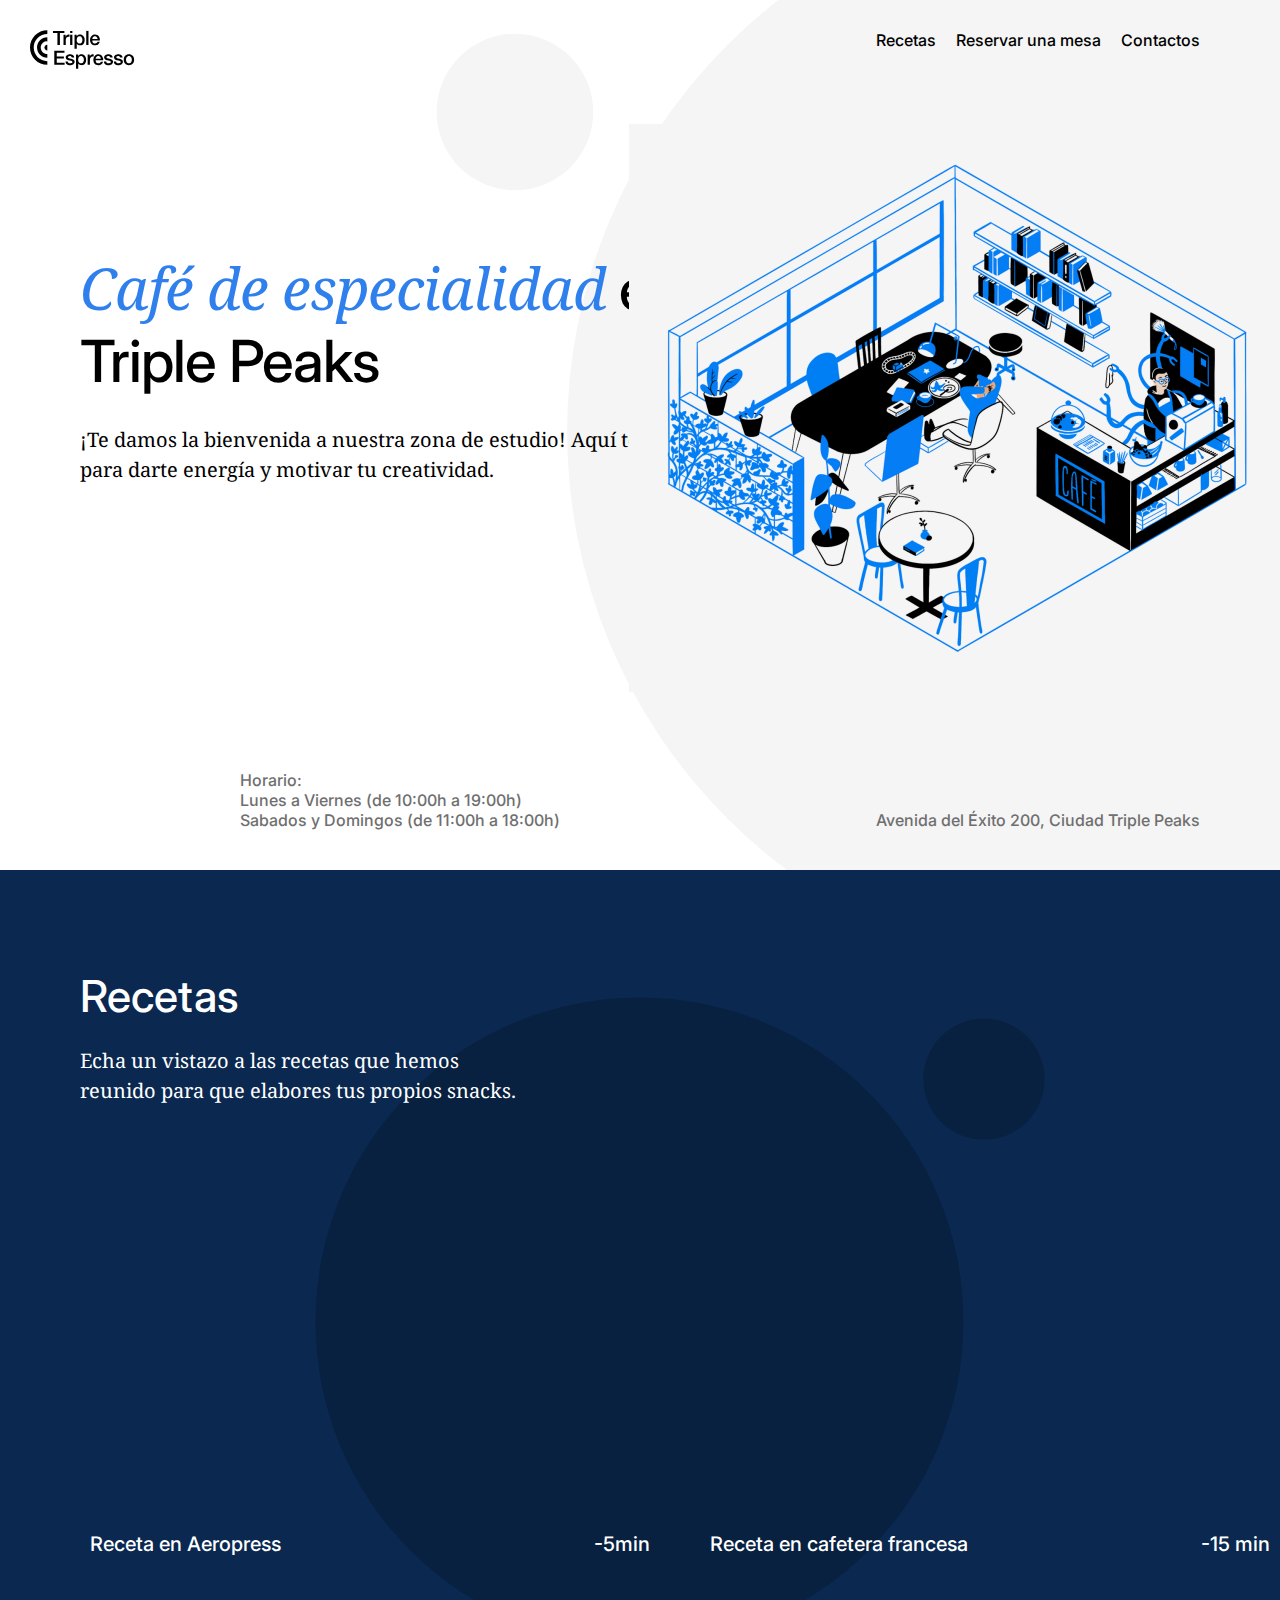
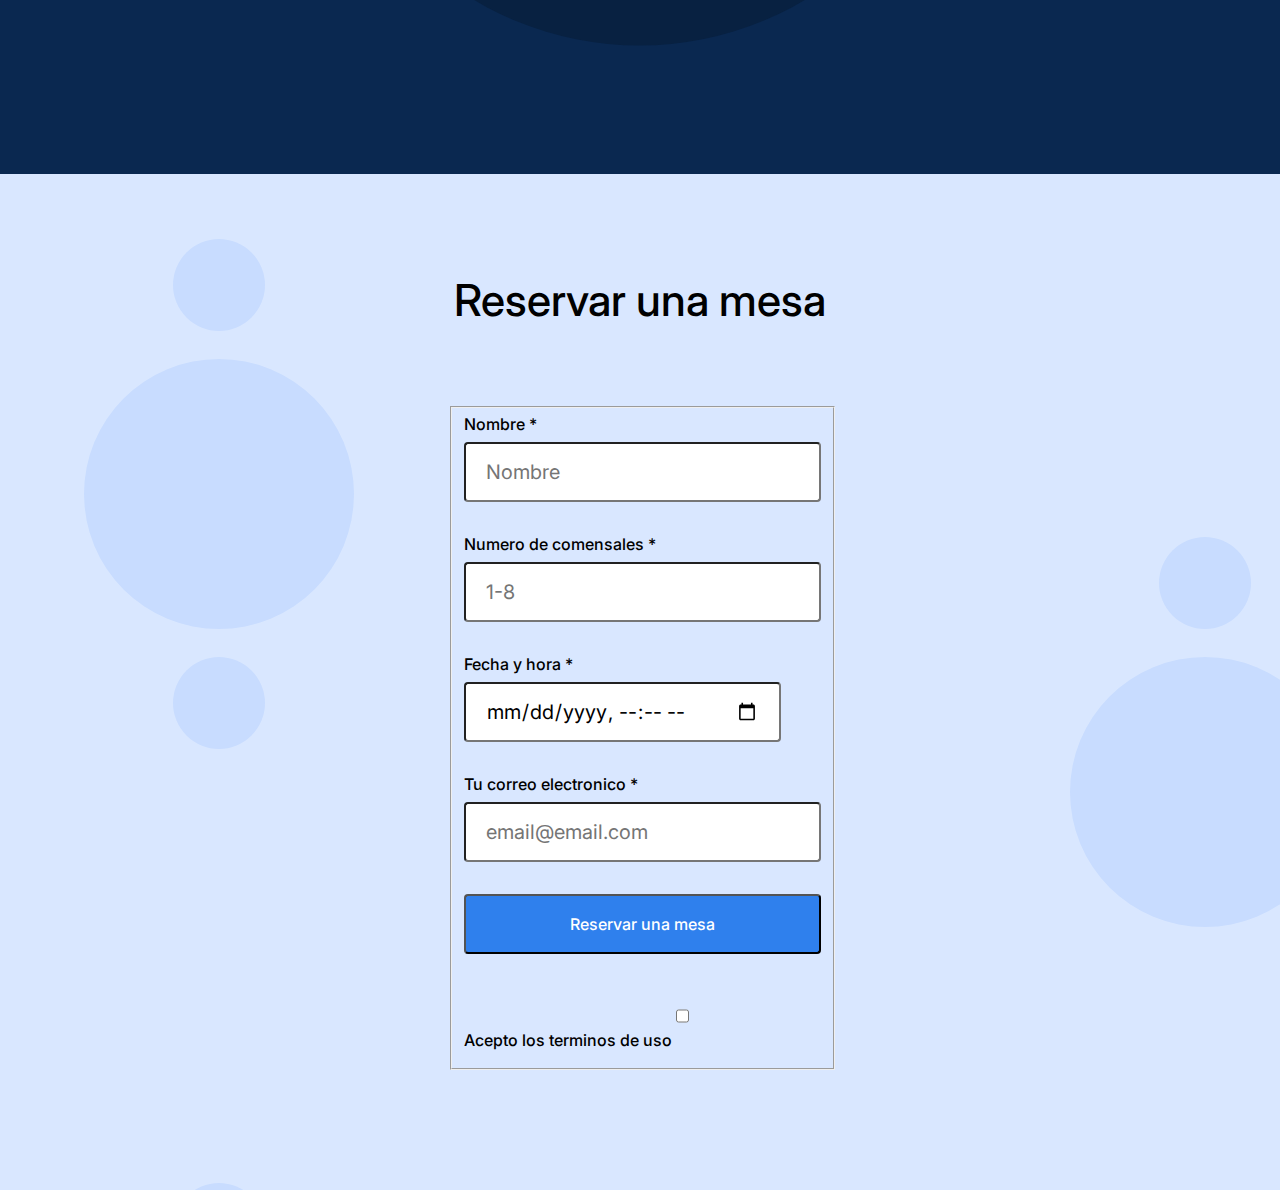
==== index.html @ b9cdd9bf "se agregaron estilos , primer push trial" ====
<!DOCTYPE html>
<html lang="en">
  <head>
    <meta charset="UTF-8" />
    <meta name="viewport" content="width=device-width, initial-scale=1.0" />
    <meta name="description" content="HTML y CSS avanzados" />
    <meta name="author" content="Zeus Bernaga" />
    <meta name="keywords" content="HTML, CSS avanzados" />
    <title>Cafeteria</title>
    <link rel="stylesheet" href="./vendor/normalize.css" />

    <link rel="stylesheet" href="./pages/index.css" />
    <link rel="shortcut icon" href="favicon.ico" />
    <link rel="preconnect" href="https://fonts.googleapis.com" />
    <link rel="preconnect" href="https://fonts.gstatic.com" crossorigin />
    <link
      href="https://fonts.googleapis.com/css2?family=Inter:ital,opsz,wght@0,14..32,100..900;1,14..32,100..900&family=Noto+Serif:ital,wght@0,100..900;1,100..900&display=swap"
      rel="stylesheet"
    />
    <link rel="preconnect" href="https://fonts.googleapis.com" />
    <link rel="preconnect" href="https://fonts.gstatic.com" crossorigin />
    <link
      href="https://fonts.googleapis.com/css2?family=Inter:ital,opsz,wght@0,14..32,100..900;1,14..32,100..900&display=swap"
      rel="stylesheet"
    />
  </head>
  <body>
    <div class="page">
      <header class="header">
        <nav class="nav">
          <img
            src="./images/logo_coffeeshop_dark.svg"
            alt="Logotipo Triple Espresso"
            class="header__image"
          />
          <ul class="nav__links">
            <li>
              <a class="nav__link" href="#recipes">Recetas</a>
            </li>
            <li>
              <a class="nav__link" href="#reservation">Reservar una mesa</a>
            </li>
            <li>
              <a class="nav__link" href="#footer">Contactos</a>
            </li>
          </ul>
        </nav>

        <h1 class="header__title">
          <span class="header__span-accent">Café de especialidad</span> en
          Triple Peaks
        </h1>
        <p class="header__description">
          ¡Te damos la bienvenida a nuestra zona de estudio! Aquí tenemos café
          para darte energía y motivar tu creatividad.
        </p>
        <img
          class="header__image-coffee"
          src="./images/inside_coffee_shop.png"
          alt="cafeteria"
        />

        <div class="header__footer">
          <div class="header__paragraph">
            <p class="header__paragraph">Horario:</p>
            <p class="header__paragraph">
              Lunes a Viernes (de 10:00h a 19:00h)
            </p>
            <p class="header__paragraph">
              Sabados y Domingos (de 11:00h a 18:00h)
            </p>
          </div>
          <p class="header__paragraph">
            Avenida del Éxito 200, Ciudad Triple Peaks
          </p>
        </div>
      </header>

      <main class="content">
        <section class="recipes" id="recipes">
          <h2 class="recipes__title">Recetas</h2>
          <p class="recipes__subtitle">
            Echa un vistazo a las recetas que hemos reunido para que elabores
            tus propios snacks.
          </p>
          <div class="recipes__videos">
            <div class="recipes__video-item">
              <iframe
                class="recipes__iframe"
                width="560"
                height="315"
                src="https://www.youtube.com/embed/j6VlT_jUVPc?si=b2JgrII-yH2Hdw0-"
                title="YouTube video player"
                allow="accelerometer; autoplay; clipboard-write; encrypted-media; gyroscope; picture-in-picture; web-share"
                referrerpolicy="strict-origin-when-cross-origin"
                allowfullscreen
              ></iframe>
              <p class="recipes__video-caption">
                Receta en Aeropress <span>-5min</span>
              </p>
            </div>
            <div class="recipes__video-item">
              <iframe
                class="recipes__iframe"
                width="560"
                height="315"
                src="https://www.youtube.com/embed/st571DYYTR8?si=w-7r4GUsxmrpdTO2"
                title="YouTube video player"
                allow="accelerometer; autoplay; clipboard-write; encrypted-media; gyroscope; picture-in-picture; web-share"
                referrerpolicy="strict-origin-when-cross-origin"
                allowfullscreen
              ></iframe>
              <p class="recipes__video-caption">
                Receta en cafetera francesa<span>-15 min</span>
              </p>
            </div>
          </div>
        </section>

        <section class="reservation" id="reservation">
          <h2 class="reservation__title">Reservar una mesa</h2>
          <!-- <img
            src="./images/background_reservation.svg"
            alt="circulos"
            class="reservation__image"
          /> -->

          <form class="reservation__form form">
            <fieldset class="form__fieldset">
              <div>
                <label class="form__label" for="nombre">Nombre *</label>
                <input
                  class="form__input"
                  type="text"
                  id="nombre"
                  placeholder="Nombre"
                />
              </div>
              <div>
                <label class="form__label">Numero de comensales *</label>
                <input class="form__input" type="number" placeholder="1-8" />
              </div>
              <div>
                <label class="form__label">Fecha y hora *</label>
                <input class="form__input" type="datetime-local" />
              </div>
              <div>
                <label class="form__label">Tu correo electronico *</label>
                <input
                  class="form__input"
                  type="email"
                  placeholder="email@email.com"
                />
              </div>

              <button class="form__button" type="submit">
                Reservar una mesa
              </button>
              <label class="form__label"
                >Acepto los terminos de uso
                <input class="form__input form__checkbox" type="checkbox" />
              </label>
            </fieldset>
          </form>
        </section>
      </main>
      <footer class="footer" id="footer"></footer>
    </div>
  </body>
</html>
---- pages/index.css ----
.page {
  max-width: 1600px;
  min-width: 1100px;
  font-family: "Inter", "Arial", sans-serif;
  font-size: 16px;
  line-height: 20px;
  margin-right: auto;
  margin-left: auto;
  /*todos estos valores son de la sesion revisada, no he agragado nada en esta leccion */
}
.header {
  display: flex;
  flex-direction: column;
  width: 100%;
  height: 100vh;
  margin-top: auto;
  min-height: 720px;
  max-height: 800px;
  position: relative;
  background-image: url("../images/background_header.svg");
  background-repeat: no-repeat;
  background-size: cover;
  background-position: center;
  padding: 30px 0 40px 0;
}

.nav {
  display: flex;
  width: 100%;
  justify-content: space-between;
}

.header__image {
  width: 105px;
  height: 39px;
  margin-left: 30px;
}

.nav__links {
  display: flex;
  list-style-type: none;

  /* flata la propiedad de alineacion respectiva a flex*/
  margin: 0 80px 0 0;
  gap: 20px; /*atencion que este gap solo esta enttre retas y reservar */
}

.nav__link {
  color: #000000;
  font-family: "Inter";
  font-style: normal;
  font-weight: 500;
  font-size: 16px;
  line-height: 20px;
  text-decoration: none;
}
.header__image {
  background-size: cover;
}
.header__content {
  position: absolute;
  flex-direction: row;
}
.header__space-content {
}

.header__title {
  font-family: "inter";
  font-style: normal;
  font-weight: 500;
  font-size: 58px;
  line-height: 72px;
  letter-spacing: -1px;
  max-width: 709px;
  margin: 0 0 0 80px;
  margin-top: 183px;
}

.header__span-accent {
  font-family: "Noto serif";
  font-style: italic;
  font-weight: normal;
  font-size: 58px;
  line-height: 72px;
  color: #2f80ed;
}

.header__description {
  font-family: "Noto Serif";
  font-style: normal;
  font-weight: normal;
  font-size: 20px;
  line-height: 30px;
  max-width: 683px;
  margin: 28px 0 0 80px;
}

.header__image-coffee {
  width: 646px;
  height: 568px;
  top: 124px;
  right: 5px;
  position: absolute;
}

.header__footer {
  display: flex;
  justify-content: space-between;
  align-items: flex-end;
  margin: auto 80px 0;
}
.header__paragraph {
  font-family: "inter";
  font-style: normal;
  font-weight: 500;
  font-size: 16px;
  line-height: 20px;
  color: #6f6f6f;
  margin: 0 0 0 80px;
}

.content {
}

.recipes {
  max-width: 1600px;
  min-width: 1100px;
  background-color: #0a2850;
  color: #ffffff;
  background-image: url("../images/background_recipes.svg");
  background-repeat: no-repeat;
  background-size: cover;
  background-position: center;
  padding-top: 100px;
  padding-left: 80px;
  padding-bottom: 215px;
}

.recipes__title {
  max-width: 580px;
  font-family: "inter";
  font-style: normal;
  font-weight: 500;
  font-size: 44px;
  line-height: 52px;
  margin-left: 80px;
  margin: 0 0 24px 0; /*al ser h2 se pone el margin 0*/
}

.recipes__subtitle {
  max-width: 438px;
  font-family: "Noto serif";
  font-style: normal;
  font-weight: normal;
  font-size: 20px;
  line-height: 30px;
  margin-top: 24px;
  margin-left: 80px;
  margin: 0; /*al ser h2 se pone el margin 0*/
}

.recipes__videos {
  display: flex;
  justify-content: space-around; /*tengo duda de que propiedad es la correcta , esto determina que se centre el elemento*/
  gap: 40px;
  margin-top: 80px;
}
.recipes__video-item {
}

.recipes__iframe {
  margin-bottom: 24px;
  border: 0;
}

.recipes__video-caption {
  font-family: "inter";
  font-style: normal;
  font-weight: 500;
  font-size: 20px;
  line-height: 30px;
  display: flex;
  justify-content: space-between;
  margin: 0;
}

.reservation {
  display: flex;
  flex-direction: column;
  justify-content: center;
  align-items: center;
  width: 100%;
  padding: 100px 0 120px;
  background-image: url(../images/background_reservation.svg);
  background-color: #d9e7ff;
}

.reservation__title {
  margin-top: 0;
  margin-bottom: 80px;
  font-family: Inter;

  font-style: normal;

  font-weight: 500;

  font-size: 44px;

  line-height: 52px;
}

.reservation__image {
}

/* Define los márgenes en la clase . A todos los demás estilos se les debe asignar a la clase form*/
.reservation__form {
  display: flex;
  max-width: 385px;
}
.form {
}
.form__fieldset {
  display: flex;
  flex-direction: column;
  gap: 32px;
}
.reservation__submit {
  max-width: 385px;
}

.form__label {
  display: block;
  margin-bottom: 8px;
  font-family: Inter;

  font-style: normal;

  font-weight: 500;

  font-size: 16px;

  line-height: 20px;
}

.form__input {
  box-sizing: border-box;
  border-radius: 4px;
  height: 60px;
  padding: 15px 20px;
  font-family: Inter;

  font-style: normal;

  font-weight: normal;

  font-size: 20px;

  line-height: 30px;
}
.form__checkbox {
}
.form__button {
  border-radius: 4px;
  background-color: #2f80ed;
  color: #ffffff;
  height: 60px;
  font-family: Inter;

  font-style: normal;

  font-weight: 500;

  font-size: 16px;

  line-height: 20px;
}
.form__button:hover {
}
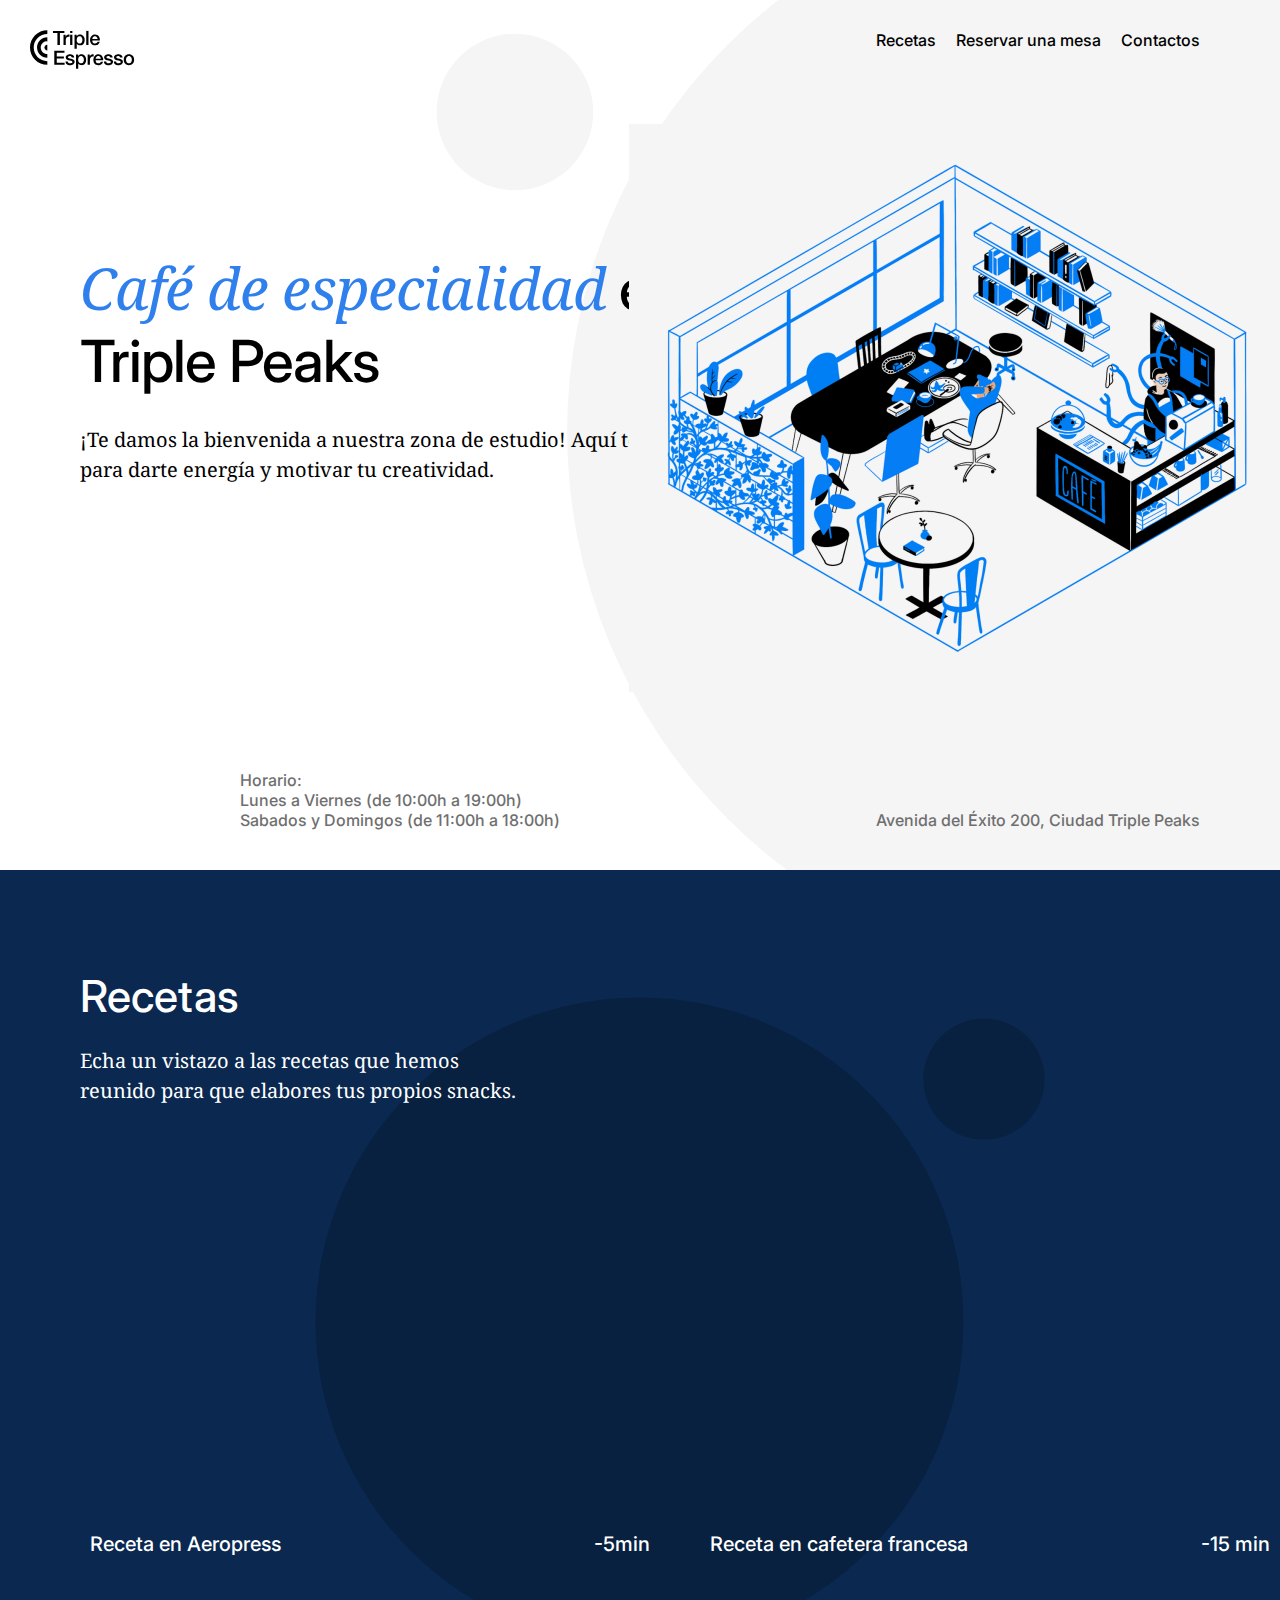
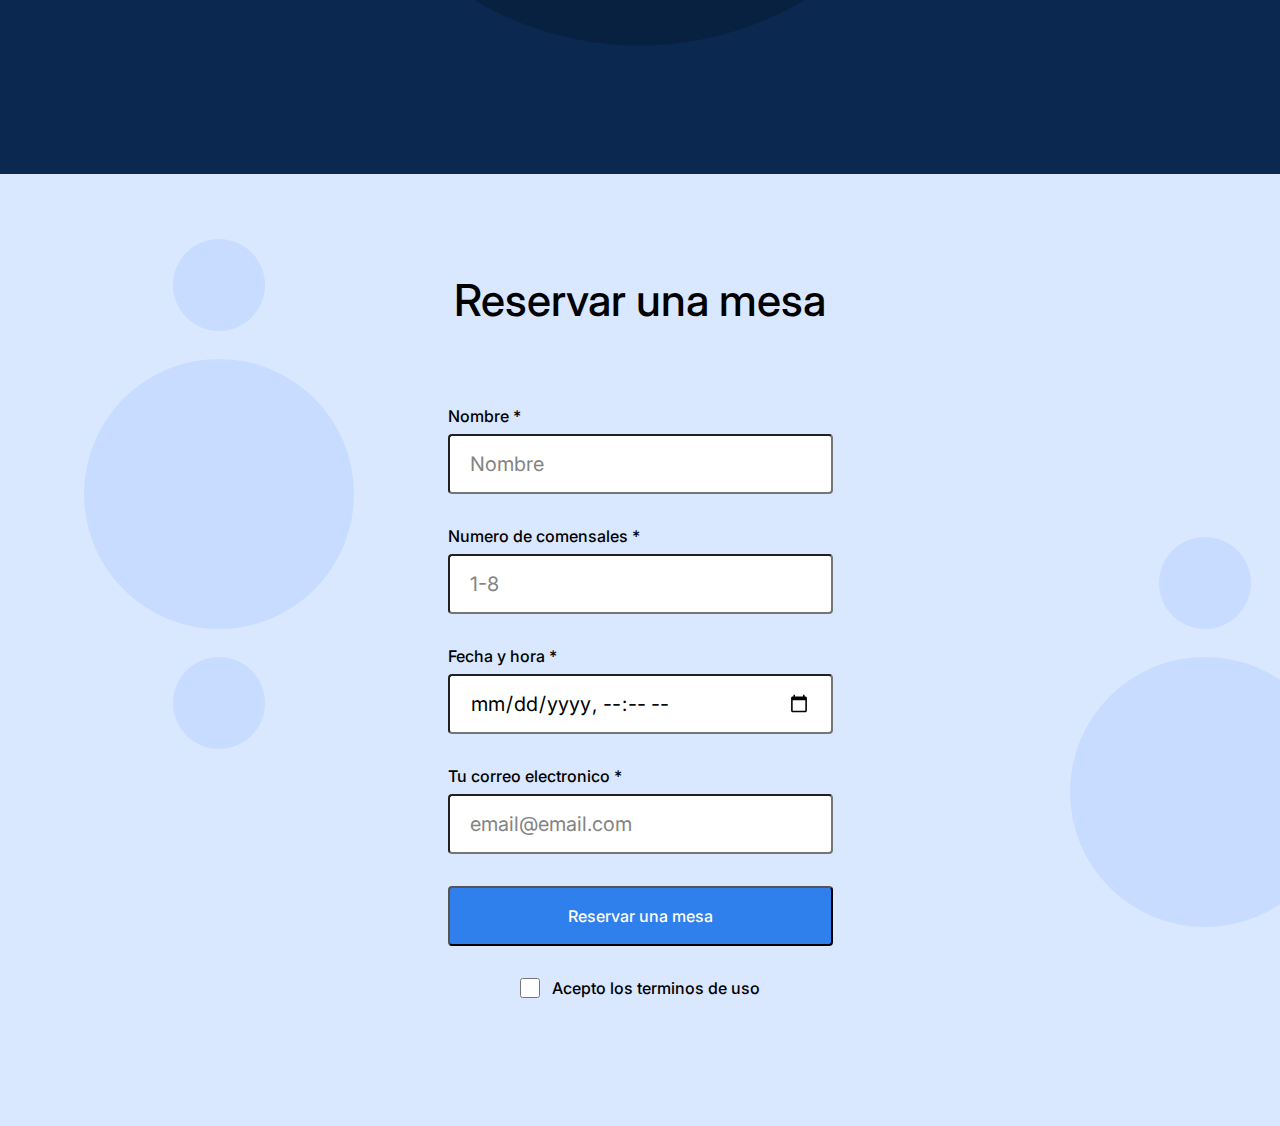
==== commit 3a1b7ee6: "se centraron multiples elementos y kcasilla checkbox" ====
--- a/index.html
+++ b/index.html
@@ -156,9 +156,9 @@
               <button class="form__button" type="submit">
                 Reservar una mesa
               </button>
-              <label class="form__label"
-                >Acepto los terminos de uso
-                <input class="form__input form__checkbox" type="checkbox" />
+              <label class="form__label form__label_cuadro-checkbox">
+                <input class="form__checkbox" type="checkbox" />
+                Acepto los terminos de uso
               </label>
             </fieldset>
           </form>
--- a/pages/index.css
+++ b/pages/index.css
@@ -61,8 +61,6 @@
   position: absolute;
   flex-direction: row;
 }
-.header__space-content {
-}
 
 .header__title {
   font-family: "inter";
@@ -117,9 +115,6 @@
   line-height: 20px;
   color: #6f6f6f;
   margin: 0 0 0 80px;
-}
-
-.content {
 }
 
 .recipes {
@@ -165,8 +160,6 @@
   gap: 40px;
   margin-top: 80px;
 }
-.recipes__video-item {
-}
 
 .recipes__iframe {
   margin-bottom: 24px;
@@ -209,27 +202,28 @@
   line-height: 52px;
 }
 
-.reservation__image {
-}
-
 /* Define los márgenes en la clase . A todos los demás estilos se les debe asignar a la clase form*/
 .reservation__form {
   display: flex;
   max-width: 385px;
-}
-.form {
-}
+  width: 100%;
+}
+
 .form__fieldset {
   display: flex;
   flex-direction: column;
   gap: 32px;
+  border: none;
+  padding: 0;
+  margin: 0;
+  width: 100%;
 }
 .reservation__submit {
   max-width: 385px;
 }
 
 .form__label {
-  display: block;
+  display: flex;
   margin-bottom: 8px;
   font-family: Inter;
 
@@ -247,6 +241,7 @@
   border-radius: 4px;
   height: 60px;
   padding: 15px 20px;
+  width: 100%;
   font-family: Inter;
 
   font-style: normal;
@@ -258,6 +253,9 @@
   line-height: 30px;
 }
 .form__checkbox {
+  width: 20px;
+  height: 20px;
+  border-radius: 2px;
 }
 .form__button {
   border-radius: 4px;
@@ -275,4 +273,13 @@
   line-height: 20px;
 }
 .form__button:hover {
-}
+  opacity: 0.7;
+}
+.form__label_cuadro-checkbox {
+  justify-content: center;
+  gap: 12px;
+}
+
+.form__input::placeholder {
+  color: #838383;
+}
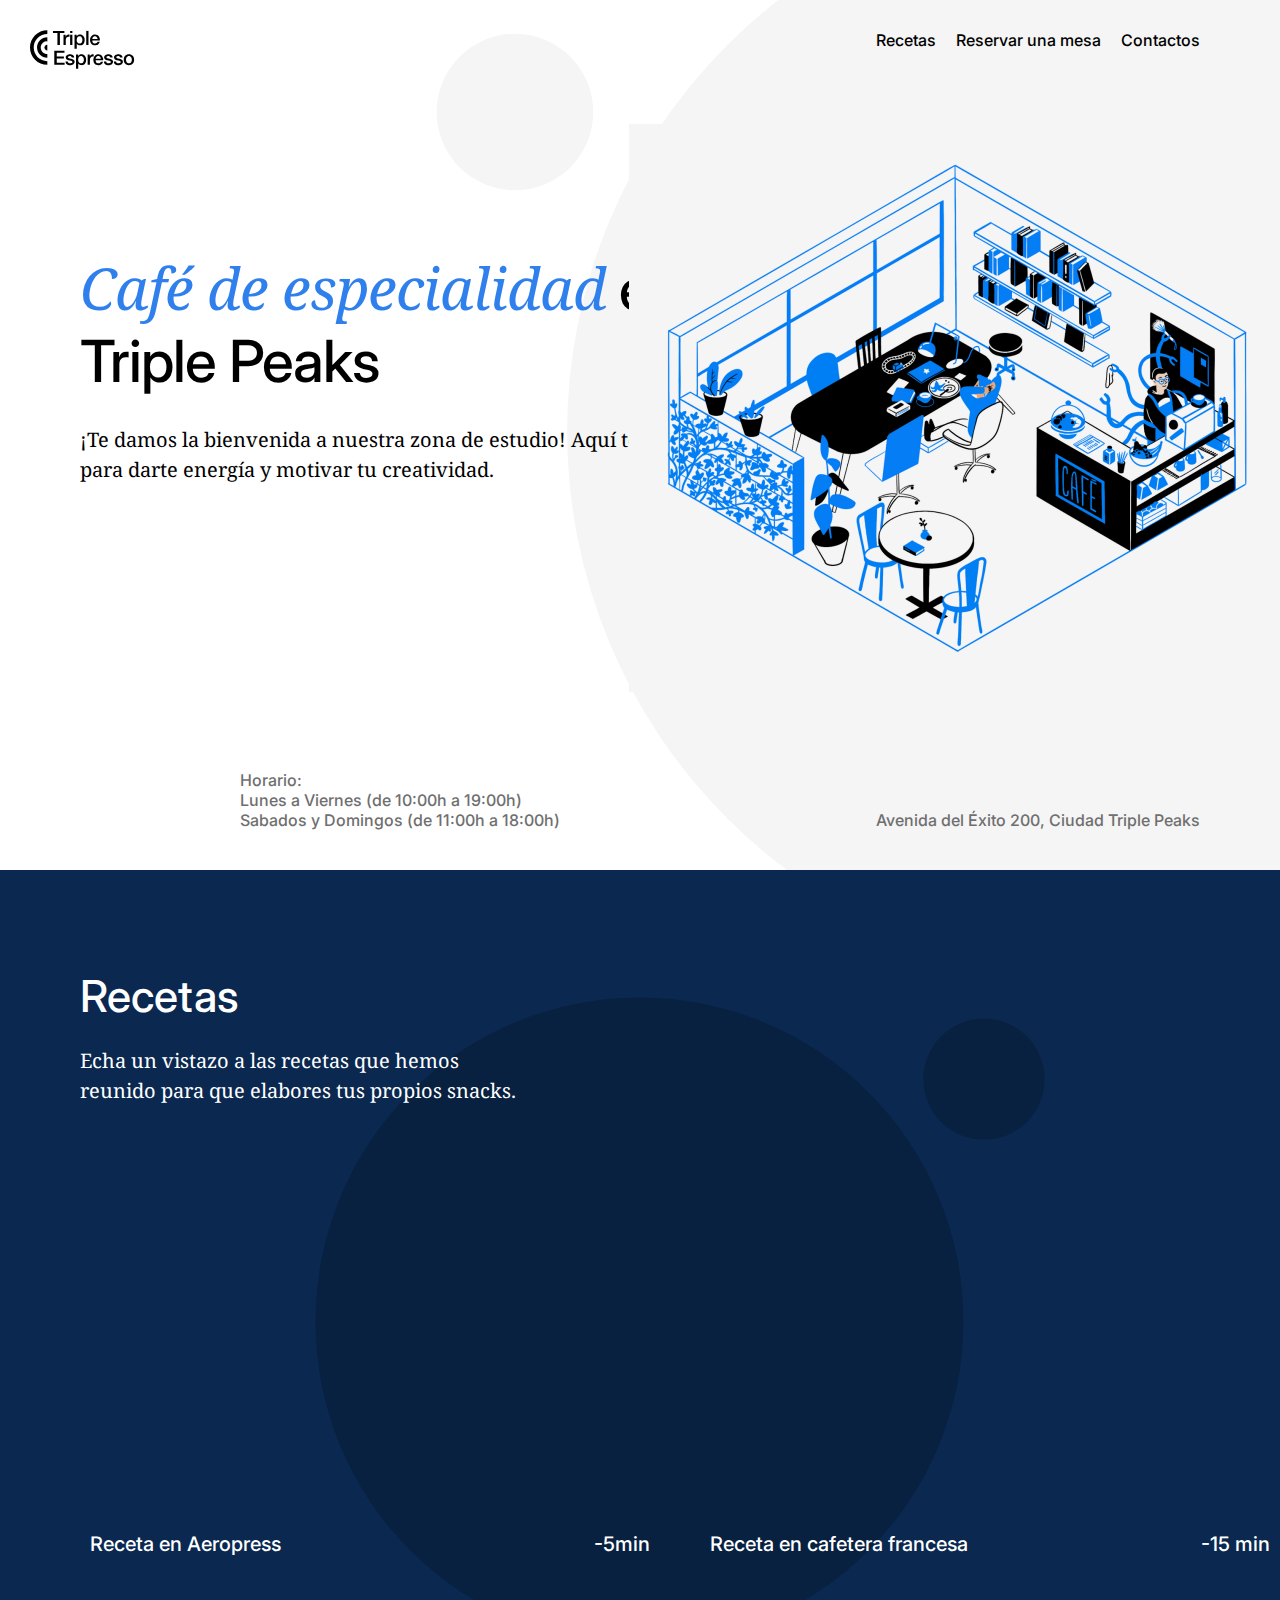
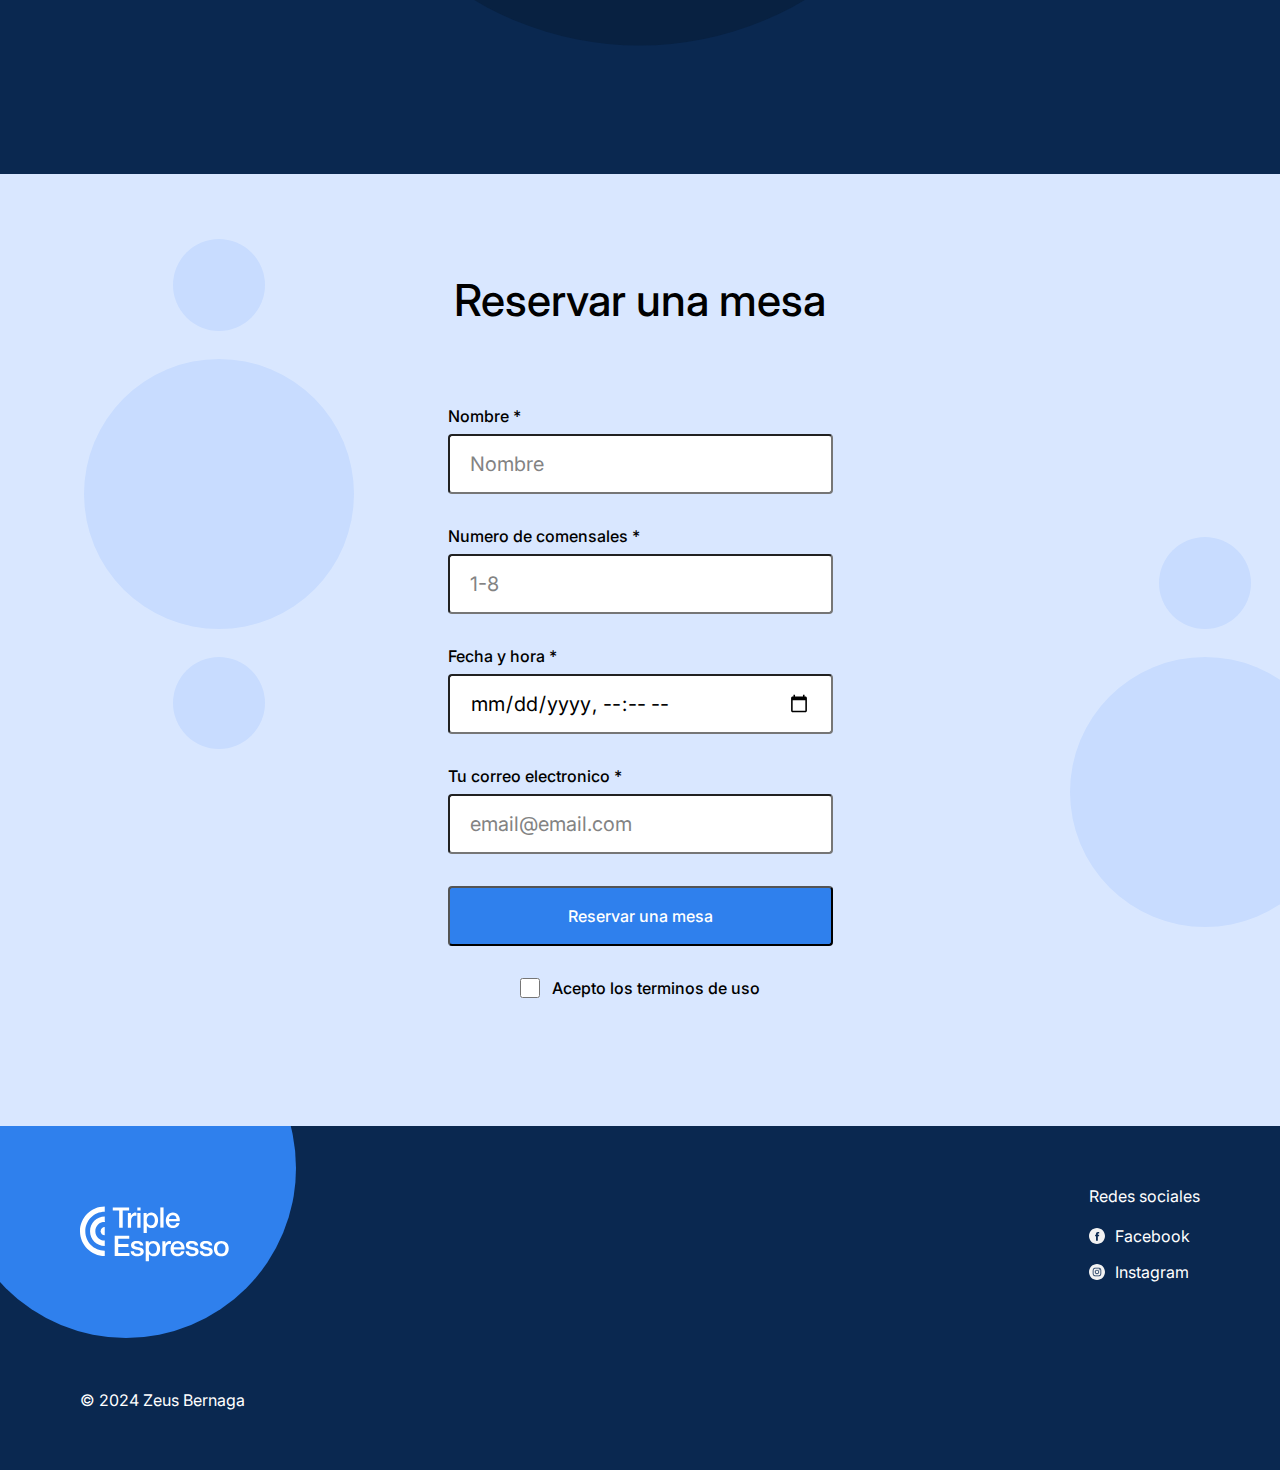
==== commit 155cb0bc: "se dividio el css en multiples y se termino la estrucutra footer" ====
--- a/index.html
+++ b/index.html
@@ -164,7 +164,72 @@
           </form>
         </section>
       </main>
-      <footer class="footer" id="footer"></footer>
+      <footer class="footer" id="footer">
+        <div class="footer__circle"></div>
+        <div class="footer__content">
+          <img src="./images/logo_coffeeshop_light.svg" />
+          <div class="footer__social">
+            <p class="footer__social-heading">Redes sociales</p>
+            <ul class="footer__list">
+              <li class="footer__list-item">
+                <a class="footer__column-link" href="#">
+                  <img
+                    class="footer__social-icon"
+                    src="./images/facebook_white.svg"
+                    alt="facebook icon"
+                  />Facebook
+                </a>
+              </li>
+              <li class="footer__list-item">
+                <a class="footer__column-link" href="#">
+                  <img
+                    class="footer__social-icon"
+                    src="./images/instagram_white.svg"
+                    alt="instagram icon"
+                  />Instagram
+                </a>
+              </li>
+            </ul>
+          </div>
+        </div>
+        <p class="footer__copyright">© 2024 Zeus Bernaga</p>
+      </footer>
+
+      <!--  <footer class="footer" id="footer">
+        <div class="footer__columns">
+          <div class="footer__column">
+            <img
+              class="footer__logo"
+              src="./images/logo_coffeeshop_light.svg"
+              alt="logo triple ten"
+            />
+          </div>
+          <div class="footer__column footer__column_content_social">
+            <h2 class="footer__column-heading">Redes Sociales</h2>
+            <ul class="footer__list">
+              <li class="footer__list-item">
+                <a class="footer__column-link" href="#">
+                  <img
+                    class="footer__social-icon"
+                    src="./images/facebook_white.svg"
+                    alt="facebook icon"
+                  />Facebook
+                </a>
+              </li>
+              <li class="footer__list-item">
+                <a class="footer__column-link" href="#">
+                  <img
+                    class="footer__social-icon"
+                    src="./images/instagram_white.svg"
+                    alt="instagram icon"
+                  />Instagram
+                </a>
+              </li>
+            </ul>
+          </div>
+        </div>
+        <p class="footer__copyright">© 2024 Zeus Bernaga</p>
+      </footer>-->
     </div>
   </body>
 </html>
--- a/pages/index.css
+++ b/pages/index.css
@@ -1,285 +1,8 @@
-.page {
-  max-width: 1600px;
-  min-width: 1100px;
-  font-family: "Inter", "Arial", sans-serif;
-  font-size: 16px;
-  line-height: 20px;
-  margin-right: auto;
-  margin-left: auto;
-  /*todos estos valores son de la sesion revisada, no he agragado nada en esta leccion */
-}
-.header {
-  display: flex;
-  flex-direction: column;
-  width: 100%;
-  height: 100vh;
-  margin-top: auto;
-  min-height: 720px;
-  max-height: 800px;
-  position: relative;
-  background-image: url("../images/background_header.svg");
-  background-repeat: no-repeat;
-  background-size: cover;
-  background-position: center;
-  padding: 30px 0 40px 0;
-}
-
-.nav {
-  display: flex;
-  width: 100%;
-  justify-content: space-between;
-}
-
-.header__image {
-  width: 105px;
-  height: 39px;
-  margin-left: 30px;
-}
-
-.nav__links {
-  display: flex;
-  list-style-type: none;
-
-  /* flata la propiedad de alineacion respectiva a flex*/
-  margin: 0 80px 0 0;
-  gap: 20px; /*atencion que este gap solo esta enttre retas y reservar */
-}
-
-.nav__link {
-  color: #000000;
-  font-family: "Inter";
-  font-style: normal;
-  font-weight: 500;
-  font-size: 16px;
-  line-height: 20px;
-  text-decoration: none;
-}
-.header__image {
-  background-size: cover;
-}
-.header__content {
-  position: absolute;
-  flex-direction: row;
-}
-
-.header__title {
-  font-family: "inter";
-  font-style: normal;
-  font-weight: 500;
-  font-size: 58px;
-  line-height: 72px;
-  letter-spacing: -1px;
-  max-width: 709px;
-  margin: 0 0 0 80px;
-  margin-top: 183px;
-}
-
-.header__span-accent {
-  font-family: "Noto serif";
-  font-style: italic;
-  font-weight: normal;
-  font-size: 58px;
-  line-height: 72px;
-  color: #2f80ed;
-}
-
-.header__description {
-  font-family: "Noto Serif";
-  font-style: normal;
-  font-weight: normal;
-  font-size: 20px;
-  line-height: 30px;
-  max-width: 683px;
-  margin: 28px 0 0 80px;
-}
-
-.header__image-coffee {
-  width: 646px;
-  height: 568px;
-  top: 124px;
-  right: 5px;
-  position: absolute;
-}
-
-.header__footer {
-  display: flex;
-  justify-content: space-between;
-  align-items: flex-end;
-  margin: auto 80px 0;
-}
-.header__paragraph {
-  font-family: "inter";
-  font-style: normal;
-  font-weight: 500;
-  font-size: 16px;
-  line-height: 20px;
-  color: #6f6f6f;
-  margin: 0 0 0 80px;
-}
-
-.recipes {
-  max-width: 1600px;
-  min-width: 1100px;
-  background-color: #0a2850;
-  color: #ffffff;
-  background-image: url("../images/background_recipes.svg");
-  background-repeat: no-repeat;
-  background-size: cover;
-  background-position: center;
-  padding-top: 100px;
-  padding-left: 80px;
-  padding-bottom: 215px;
-}
-
-.recipes__title {
-  max-width: 580px;
-  font-family: "inter";
-  font-style: normal;
-  font-weight: 500;
-  font-size: 44px;
-  line-height: 52px;
-  margin-left: 80px;
-  margin: 0 0 24px 0; /*al ser h2 se pone el margin 0*/
-}
-
-.recipes__subtitle {
-  max-width: 438px;
-  font-family: "Noto serif";
-  font-style: normal;
-  font-weight: normal;
-  font-size: 20px;
-  line-height: 30px;
-  margin-top: 24px;
-  margin-left: 80px;
-  margin: 0; /*al ser h2 se pone el margin 0*/
-}
-
-.recipes__videos {
-  display: flex;
-  justify-content: space-around; /*tengo duda de que propiedad es la correcta , esto determina que se centre el elemento*/
-  gap: 40px;
-  margin-top: 80px;
-}
-
-.recipes__iframe {
-  margin-bottom: 24px;
-  border: 0;
-}
-
-.recipes__video-caption {
-  font-family: "inter";
-  font-style: normal;
-  font-weight: 500;
-  font-size: 20px;
-  line-height: 30px;
-  display: flex;
-  justify-content: space-between;
-  margin: 0;
-}
-
-.reservation {
-  display: flex;
-  flex-direction: column;
-  justify-content: center;
-  align-items: center;
-  width: 100%;
-  padding: 100px 0 120px;
-  background-image: url(../images/background_reservation.svg);
-  background-color: #d9e7ff;
-}
-
-.reservation__title {
-  margin-top: 0;
-  margin-bottom: 80px;
-  font-family: Inter;
-
-  font-style: normal;
-
-  font-weight: 500;
-
-  font-size: 44px;
-
-  line-height: 52px;
-}
-
-/* Define los márgenes en la clase . A todos los demás estilos se les debe asignar a la clase form*/
-.reservation__form {
-  display: flex;
-  max-width: 385px;
-  width: 100%;
-}
-
-.form__fieldset {
-  display: flex;
-  flex-direction: column;
-  gap: 32px;
-  border: none;
-  padding: 0;
-  margin: 0;
-  width: 100%;
-}
-.reservation__submit {
-  max-width: 385px;
-}
-
-.form__label {
-  display: flex;
-  margin-bottom: 8px;
-  font-family: Inter;
-
-  font-style: normal;
-
-  font-weight: 500;
-
-  font-size: 16px;
-
-  line-height: 20px;
-}
-
-.form__input {
-  box-sizing: border-box;
-  border-radius: 4px;
-  height: 60px;
-  padding: 15px 20px;
-  width: 100%;
-  font-family: Inter;
-
-  font-style: normal;
-
-  font-weight: normal;
-
-  font-size: 20px;
-
-  line-height: 30px;
-}
-.form__checkbox {
-  width: 20px;
-  height: 20px;
-  border-radius: 2px;
-}
-.form__button {
-  border-radius: 4px;
-  background-color: #2f80ed;
-  color: #ffffff;
-  height: 60px;
-  font-family: Inter;
-
-  font-style: normal;
-
-  font-weight: 500;
-
-  font-size: 16px;
-
-  line-height: 20px;
-}
-.form__button:hover {
-  opacity: 0.7;
-}
-.form__label_cuadro-checkbox {
-  justify-content: center;
-  gap: 12px;
-}
-
-.form__input::placeholder {
-  color: #838383;
-}
+@import url("../vendor/normalize.css");
+@import url("../blocks/page.css");
+@import url("../blocks/header.css");
+@import url("../blocks/nav.css");
+@import url("../blocks/recipes.css");
+@import url("../blocks/reservation.css");
+@import url("../blocks/form.css");
+@import url("../blocks/footer.css");
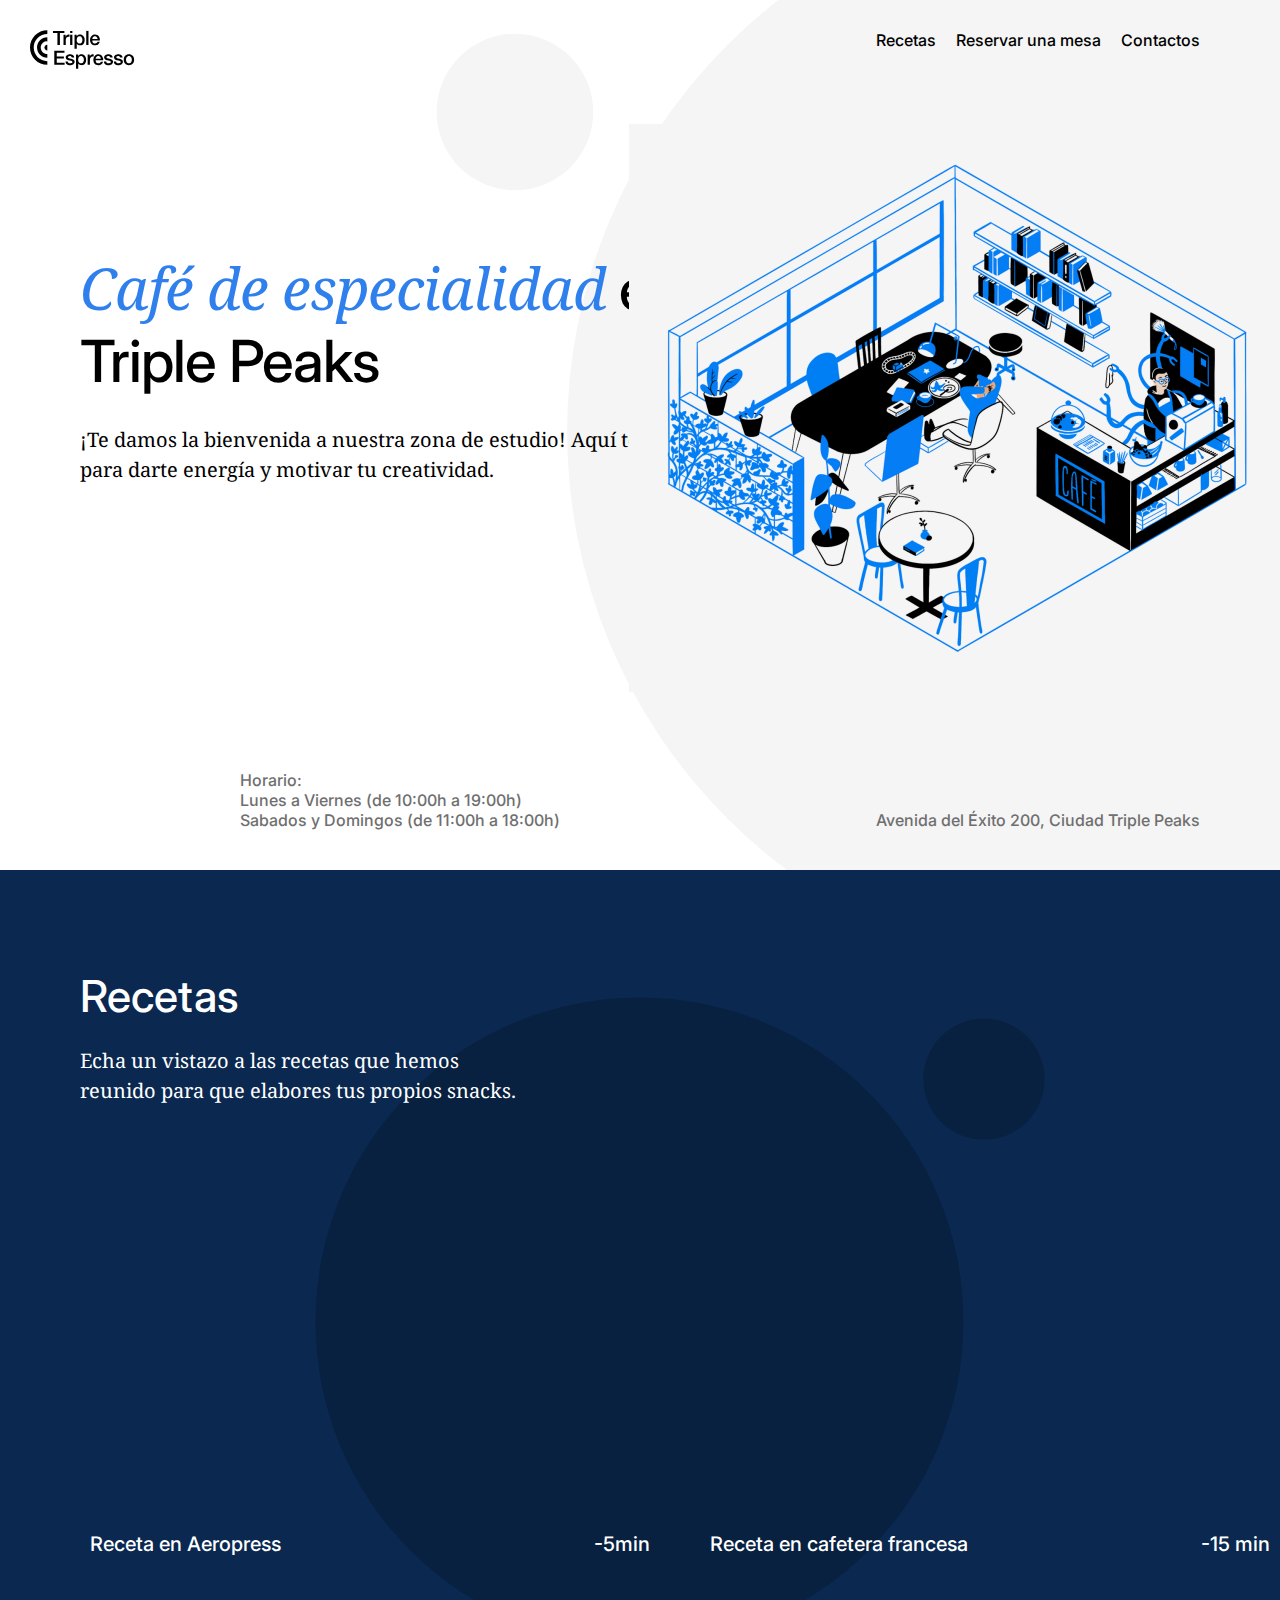
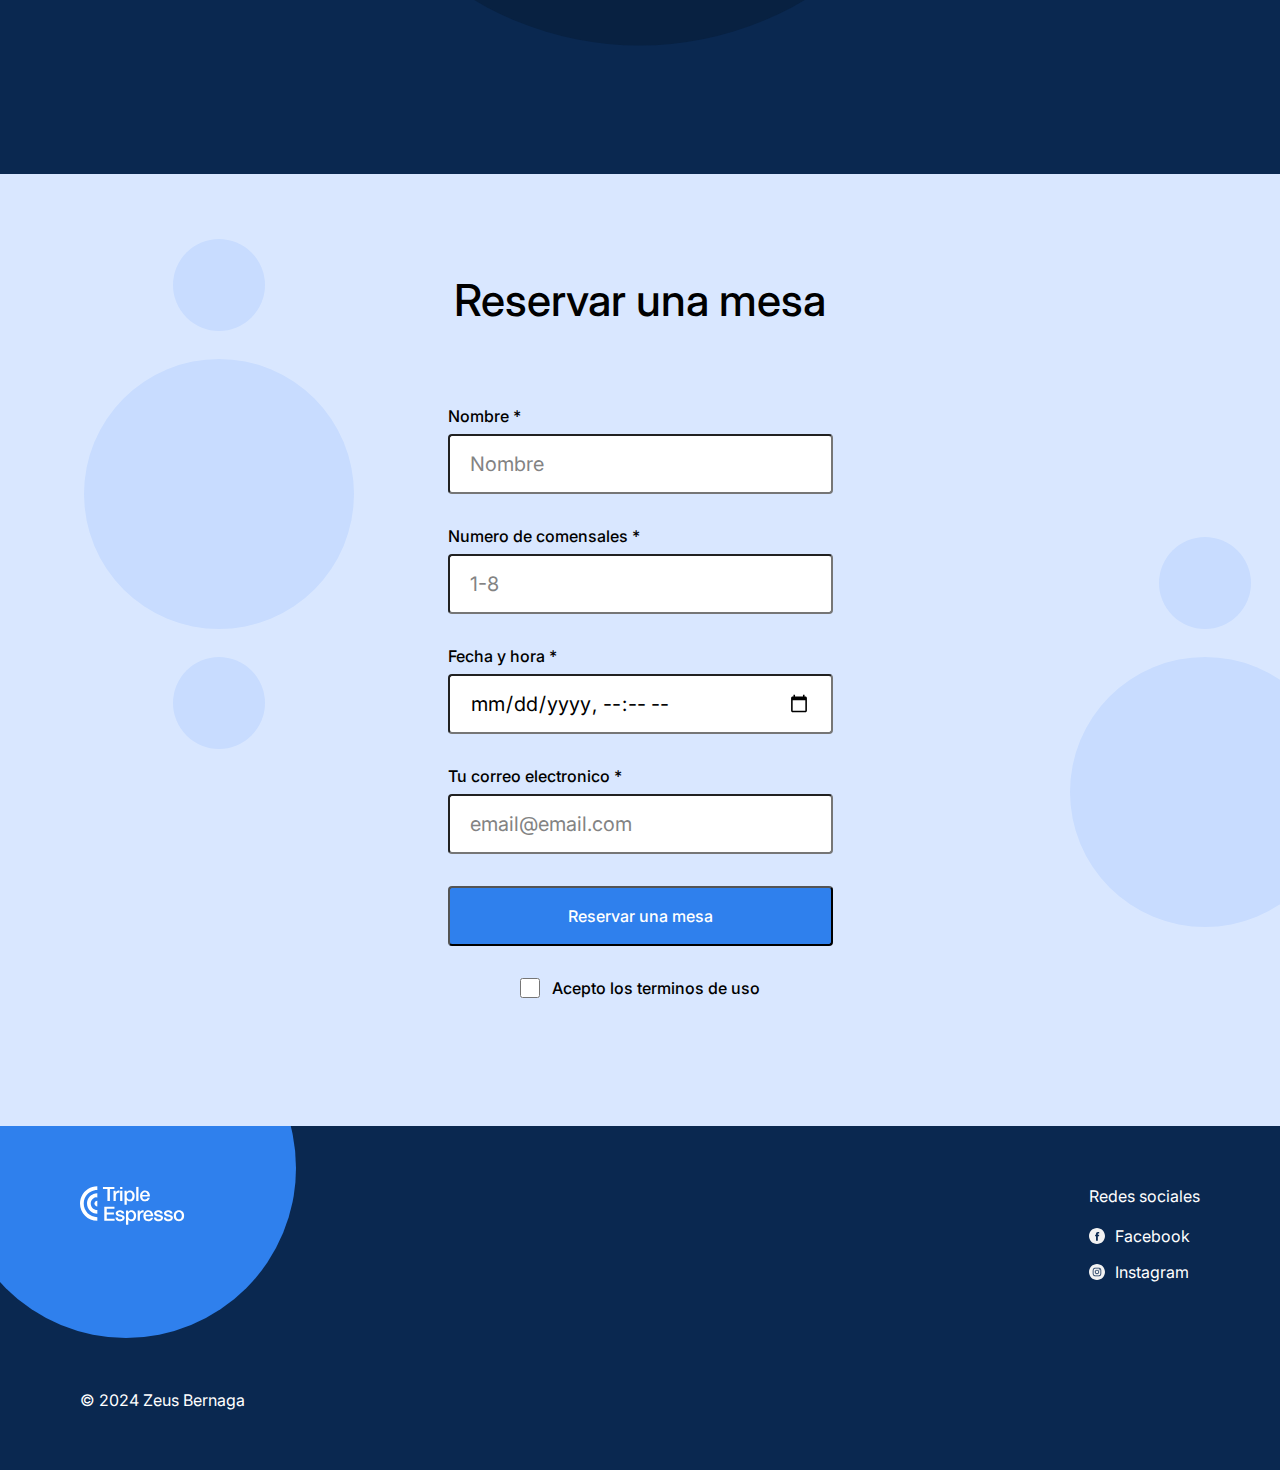
==== commit 05945ac8: "se agrego la clase footer__logo" ====
--- a/index.html
+++ b/index.html
@@ -7,7 +7,6 @@
     <meta name="author" content="Zeus Bernaga" />
     <meta name="keywords" content="HTML, CSS avanzados" />
     <title>Cafeteria</title>
-    <link rel="stylesheet" href="./vendor/normalize.css" />
 
     <link rel="stylesheet" href="./pages/index.css" />
     <link rel="shortcut icon" href="favicon.ico" />
@@ -167,7 +166,11 @@
       <footer class="footer" id="footer">
         <div class="footer__circle"></div>
         <div class="footer__content">
-          <img src="./images/logo_coffeeshop_light.svg" />
+          <img
+            class="footer__logo"
+            src="./images/logo_coffeeshop_light.svg"
+            alt="logo tripleten"
+          />
           <div class="footer__social">
             <p class="footer__social-heading">Redes sociales</p>
             <ul class="footer__list">
